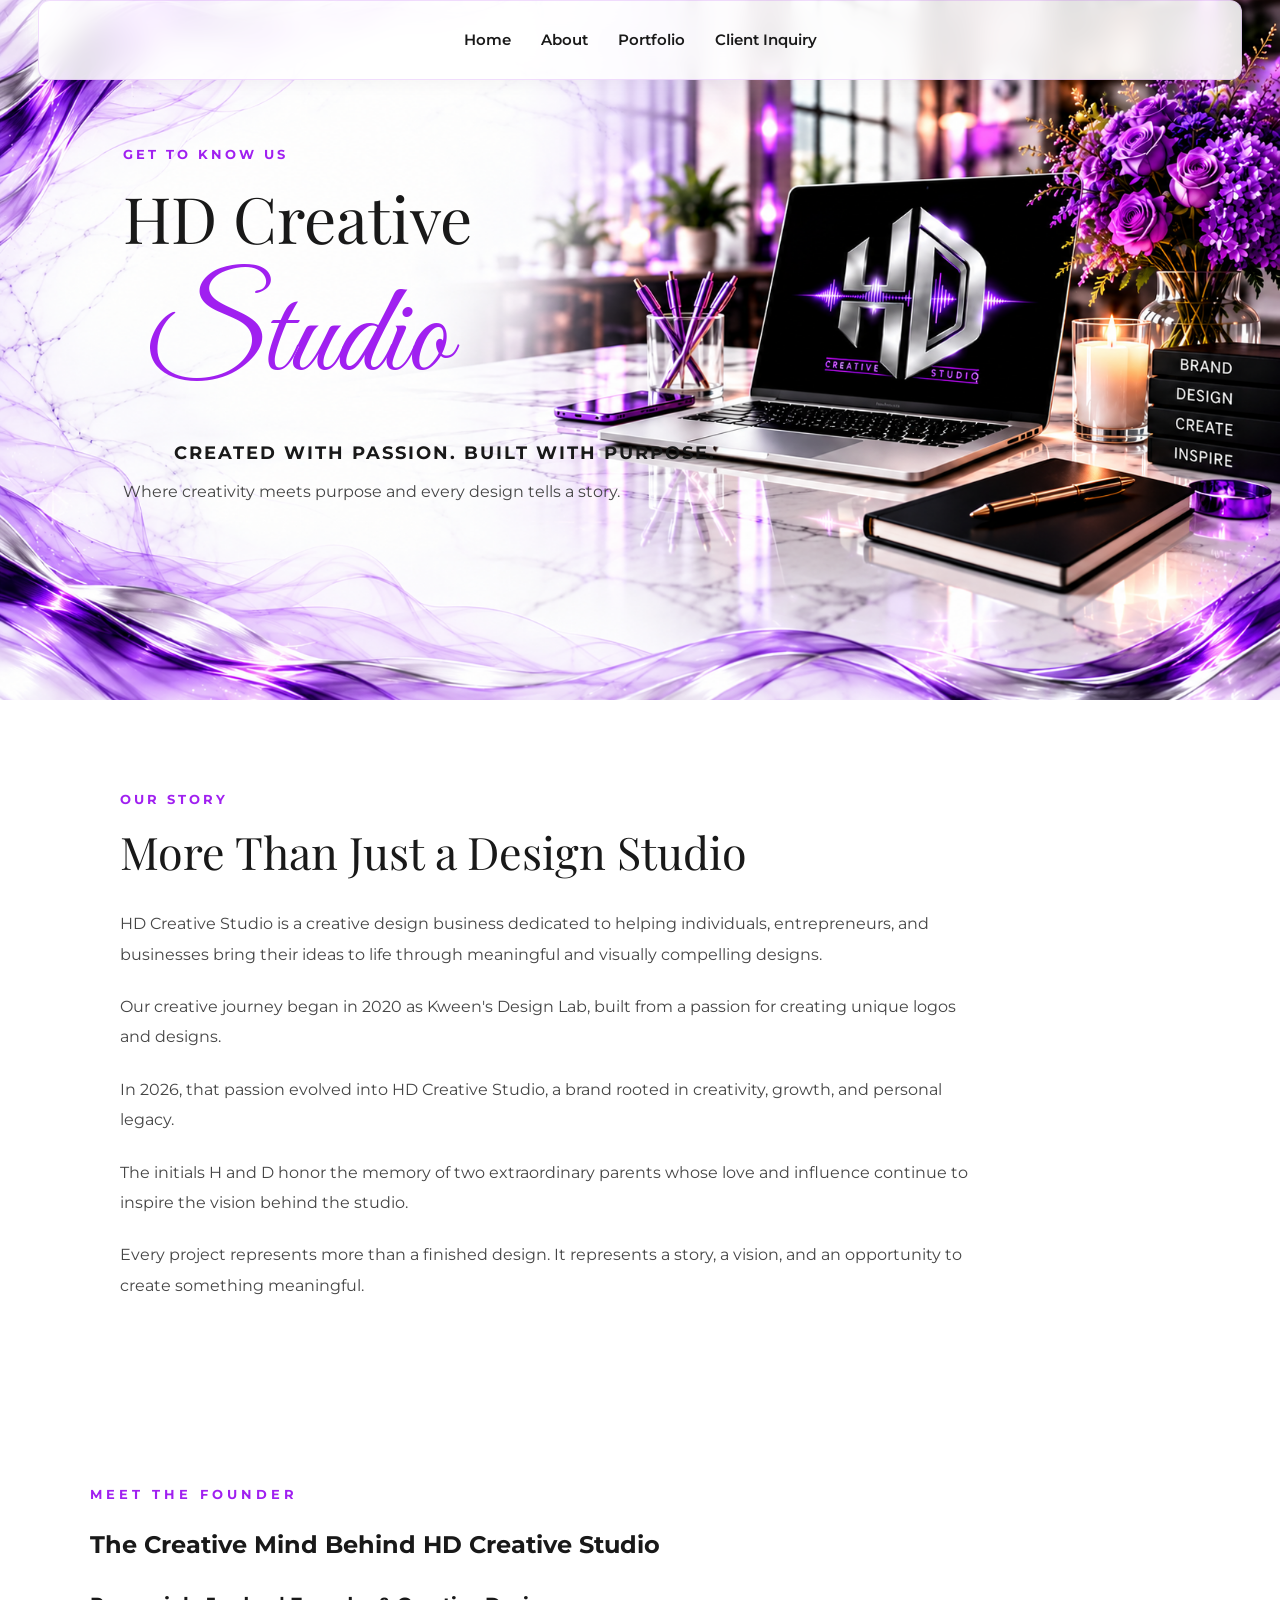
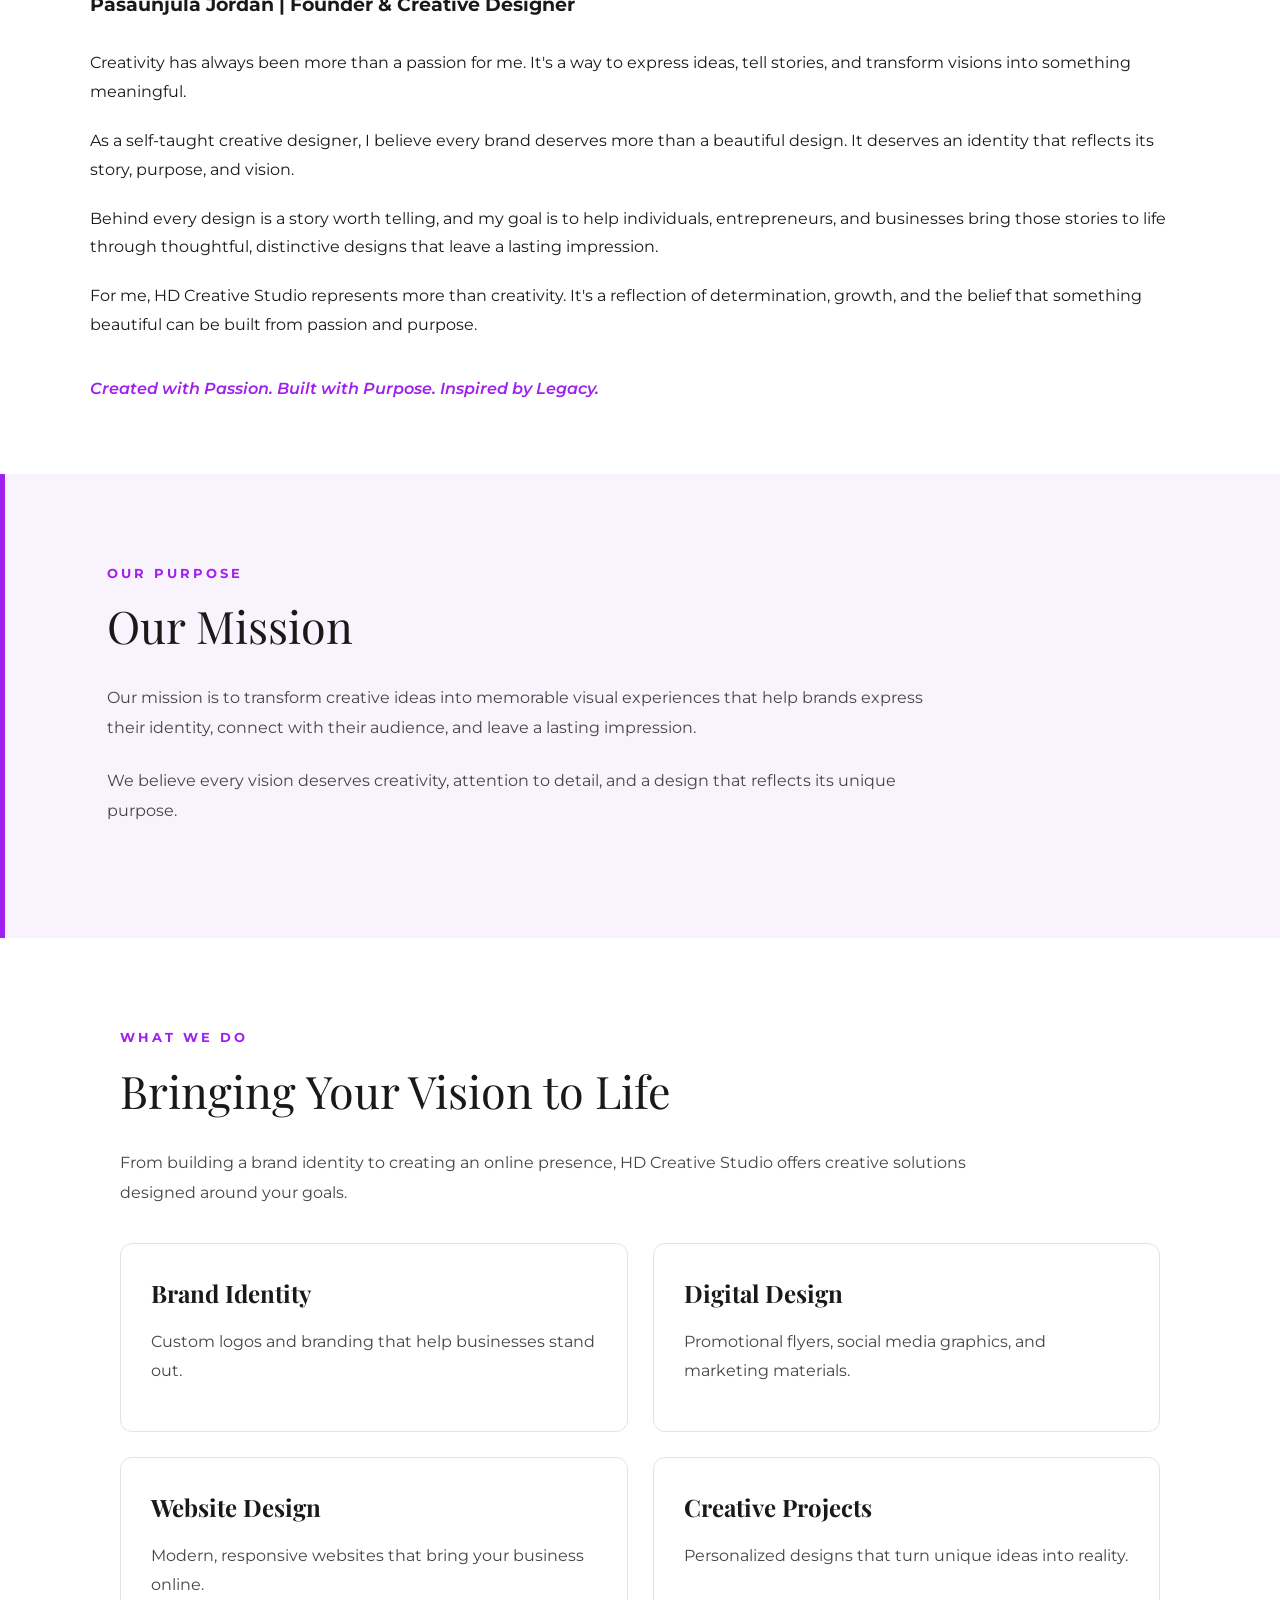
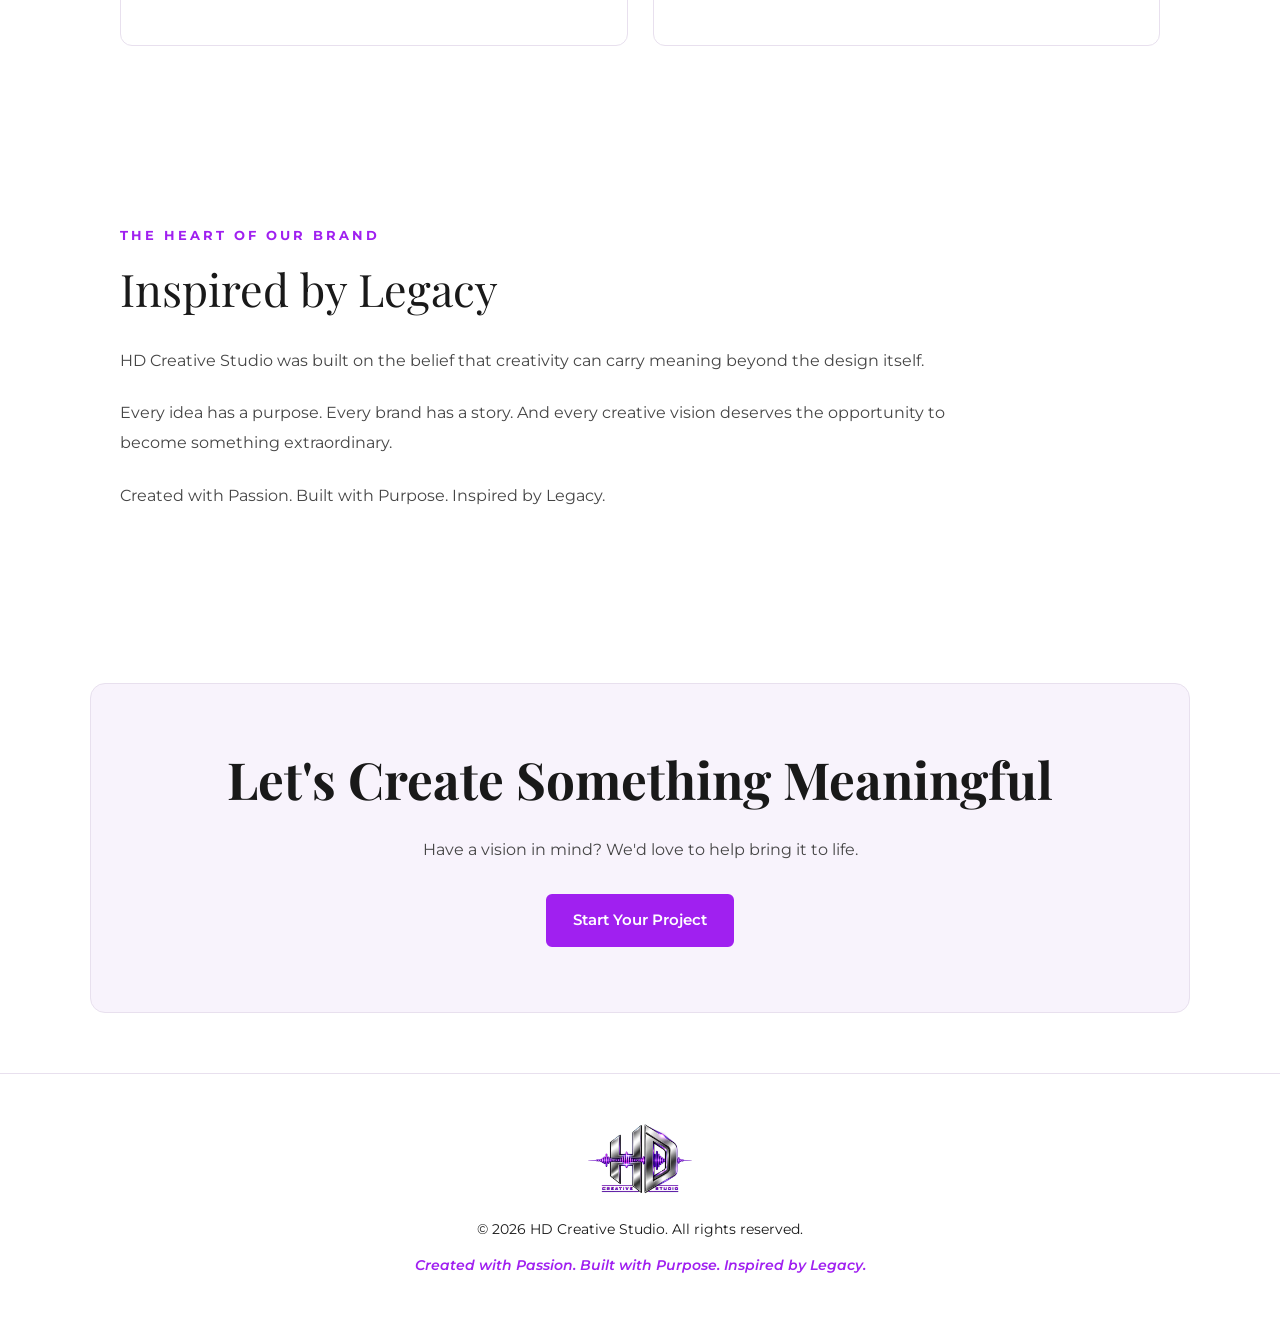
==== about.html @ 16e786d0 "Add files via upload Update Multi Page Website for HD Creative Studio" ====
<!DOCTYPE html>
<html lang="en">

<head>
    <meta charset="UTF-8">
    <meta name="viewport" content="width=device-width, initial-scale=1.0">
    <link rel="stylesheet" href="styles.css">
    <title>About Us | HD Creative Studio</title>
</head>

<body class="about-page">

    <!-- HEADER & NAVIGATION -->
    <header class="about-header">

        <!-- Navigation -->
      <nav>
        <ul>
          <li><a href="index.html">Home</a></li>
          <li><a href="about.html">About</a></li>
          <li><a href="portfolio.html">Portfolio</a></li>
          <li><a href="customer-intake.html">Client Inquiry</a></li>
        </ul>
      </nav>

        <!-- ABOUT HERO SECTION -->
        <section class="about-hero">

            <p class="section-label">GET TO KNOW US</p>

            <h1 class="about-title"><span class="about-brand">HD Creative <span class="studio-text">Studio</span></span></h1>

            <p class="hero-tagline">
                CREATED WITH PASSION. BUILT WITH PURPOSE.
            </p>

            <p class="about-hero-description">
                Where creativity meets purpose and every design
                tells a story.
            </p>

        </section>

    </header>

    <!-- MAIN CONTENT -->
    <main>

        <!-- OUR STORY -->
        <section class="about-story">

            <p class="section-label">OUR STORY</p>

            <h2>More Than Just a Design Studio</h2>

            <p>
                HD Creative Studio is a creative design business
                dedicated to helping individuals, entrepreneurs,
                and businesses bring their ideas to life through
                meaningful and visually compelling designs.
            </p>

            <p>
                Our creative journey began in 2020 as Kween's
                Design Lab, built from a passion for creating
                unique logos and designs.
            </p>

            <p>
                In 2026, that passion evolved into HD Creative
                Studio, a brand rooted in creativity, growth,
                and personal legacy.
            </p>

            <p>
                The initials H and D honor the memory of two
                extraordinary parents whose love and influence
                continue to inspire the vision behind the studio.
            </p>

            <p>
                Every project represents more than a finished
                design. It represents a story, a vision,
                and an opportunity to create something meaningful.
            </p>

        </section>

        
        <!-- MEET THE FOUNDER -->
        <section class="founder-section">
          <div class="founder-content">

            <p class="section-label">MEET THE FOUNDER</p>

            <h2>The Creative Mind Behind HD Creative Studio</h2>

            <h3>Pasaunjula Jordan | Founder & Creative Designer</h3>

            <p>
            Creativity has always been more than a passion for me. It's a way to express ideas, tell stories, and transform visions into something meaningful.
            </p>

            <p>
            As a self-taught creative designer, I believe every
            brand deserves more than a beautiful design.
            It deserves an identity that reflects its story,
            purpose, and vision.
            </p>

            <p>
             Behind every design is a story worth telling, and my goal is to help individuals, entrepreneurs, and businesses bring those stories to life through thoughtful, distinctive designs that leave a lasting impression.
            </p>

            <p>
            For me, HD Creative Studio represents more than creativity. It's a reflection of determination, growth, and the belief that something beautiful can be built from passion and purpose.
            </p>

            <p class="founder-tagline">
            Created with Passion. Built with Purpose.
            Inspired by Legacy.
            </p>

          </div>
        </section>


        <!-- OUR MISSION -->
        <section class="about-mission">

            <p class="section-label">OUR PURPOSE</p>

            <h2>Our Mission</h2>

            <p>
                Our mission is to transform creative ideas into
                memorable visual experiences that help brands
                express their identity, connect with their
                audience, and leave a lasting impression.
            </p>

            <p>
                We believe every vision deserves creativity,
                attention to detail, and a design that reflects
                its unique purpose.
            </p>

        </section>

        <!-- WHAT WE DO -->
        <section class="about-services">

            <p class="section-label">WHAT WE DO</p>

            <h2>Bringing Your Vision to Life</h2>

            <p>
                From building a brand identity to creating an
                online presence, HD Creative Studio offers
                creative solutions designed around your goals.
            </p>

            <div class="about-services-grid">

                <article class="about-service-card">
                    <h3>Brand Identity</h3>
                    <p>
                        Custom logos and branding that help
                        businesses stand out.
                    </p>
                </article>

                <article class="about-service-card">
                    <h3>Digital Design</h3>
                    <p>
                        Promotional flyers, social media graphics,
                        and marketing materials.
                    </p>
                </article>

                <article class="about-service-card">
                    <h3>Website Design</h3>
                    <p>
                        Modern, responsive websites that bring
                        your business online.
                    </p>
                </article>

                <article class="about-service-card">
                    <h3>Creative Projects</h3>
                    <p>
                        Personalized designs that turn unique
                        ideas into reality.
                    </p>
                </article>

            </div>

        </section>

        <!-- OUR PHILOSOPHY -->
        <section class="about-philosophy">

            <p class="section-label">THE HEART OF OUR BRAND</p>

            <h2>Inspired by Legacy</h2>

            <p>
                HD Creative Studio was built on the belief that
                creativity can carry meaning beyond the design
                itself.
            </p>

            <p>
                Every idea has a purpose. Every brand has a story.
                And every creative vision deserves the opportunity
                to become something extraordinary.
            </p>

            <p class="footer-tagline">
                Created with Passion. Built with Purpose.
                Inspired by Legacy.
            </p>

        </section>

        <!-- CALL TO ACTION -->
        <section class="call-to-action">

            <h2>Let's Create Something Meaningful</h2>

            <p>
                Have a vision in mind? We'd love to help
                bring it to life.
            </p>

            <a href="customer-intake.html" class="btn">
                Start Your Project
            </a>

        </section>

    </main>

    <!-- FOOTER -->
    <footer>

        <!-- STUDIO LOGO -->
        <img
            src="images/hd-creative-studio-no-background.png"
            alt="HD Creative Studio logo"
        >

        <!-- COPYRIGHT -->
        <p>&copy; 2026 HD Creative Studio. All rights reserved.</p>

        <!-- BRAND TAGLINE -->
        <p class="footer-tagline">
            Created with Passion. Built with Purpose.
            Inspired by Legacy.
        </p>

    </footer>

</body>
</html>
---- styles.css ----
@import url('https://fonts.googleapis.com/css2?family=Great+Vibes&family=Montserrat:wght@400;500;600;700&family=Playfair+Display:wght@400;600;700&display=swap');

/* =========================================
   HD CREATIVE STUDIO - COMPLETE CSS
========================================= */

:root {
  --purple: #A020F0;
  --purple-dark: #7B16C0;
  --ink: #191919;
  --gray: #454545;
  --white: #FFFFFF;
  --lavender: #F8F3FC;
  --border: #E8E0EE;
  --content-width: 1250px;
}

*, *::before, *::after {
  box-sizing: border-box;
}

html {
  scroll-behavior: smooth;
}

body {
  margin: 0;
  background: var(--white);
  color: var(--ink);
  font-family: 'Montserrat', sans-serif;
  line-height: 1.6;
  overflow-x: clip;
}

h1, h2, h3, p {
  margin-top: 0;
}

a {
  text-decoration: none;
}

img {
  max-width: 100%;
  height: auto;
}

main, section, article, form {
  min-width: 0;
}

/* =========================================
   SHARED HEADER BACKGROUND
========================================= */

body > header,
body:not(.inquiry-page):not(.about-page) > header,
.about-header,
.inquiry-header {
  position: relative;
  width: 100%;
  height: 700px;
  min-height: 700px;
  padding: 0 3%;
  background-color: #fff;
  background-image: url("images/hd-creative-desktop.png");
  background-repeat: no-repeat;
  background-position: center center;
  background-size: cover;
}

/* No extra logo */

body > header::after,
nav::after,
.inquiry-nav::after {
  content: none;
  display: none;
}

/* =========================================
   SHARED NAVIGATION
========================================= */

nav,
.inquiry-nav,
.about-page .inquiry-nav,
.inquiry-header nav,
.about-header nav {
  display: flex;
  justify-content: center;
  align-items: center;
  flex-wrap: wrap;
  width: 100%;
  max-width: var(--content-width);
  min-height: 80px;
  margin: 0 auto;
  padding: 18px 25px;
  background: rgba(255,255,255,.88);
  backdrop-filter: blur(12px);
  border: 1px solid rgba(160,32,240,.15);
  border-radius: 12px;
  box-shadow: 0 4px 18px rgba(0,0,0,.04);
}

nav ul,
.inquiry-nav ul,
.about-page .inquiry-nav ul {
  display: flex;
  justify-content: center;
  align-items: center;
  flex-wrap: wrap;
  gap: 15px 30px;
  width: auto;
  margin: 0;
  padding: 0;
  list-style: none;
}

nav a,
.inquiry-nav a {
  color: var(--ink);
  font-family: 'Montserrat', sans-serif;
  font-size: .95rem;
  font-weight: 600;
  transition: color .25s ease;
}

nav a:hover,
nav a:focus-visible,
.inquiry-nav a:hover,
.inquiry-nav a:focus-visible {
  color: var(--purple);
}

.inquiry-nav a.active {
  color: var(--purple);
  border-bottom: 2px solid var(--purple);
  padding-bottom: 4px;
}

.inquiry-nav .nav-cta {
  display: inline-block;
  padding: 10px 18px;
  color: #fff;
  background: var(--purple);
  border-radius: 6px;
}

.inquiry-nav .nav-cta:hover {
  color: #fff;
  background: var(--purple-dark);
}

.nav-logo,
.header-logo {
  display: none;
}

/* =========================================
   HOMEPAGE HERO
========================================= */

.hero-label {
  color: var(--purple);
  font-size: .9rem;
  font-weight: 700;
  letter-spacing: 4px;
  margin: 85px 0 10px 7%;
}

.welcome-title {
  max-width: 650px;
  margin: 0 0 12px 7%;
  font-family: 'Playfair Display', serif;
  font-size: clamp(2.5rem,5vw,5rem);
  font-weight: 700;
  line-height: 1.15;
}

.studio-text {
  display: block;
  margin-top: 10px;
  color: var(--purple);
  font-family: 'Great Vibes', cursive;
  font-size: 1.8em;
  font-weight: 400;
  line-height: 1.15;
  text-align: center;
  text-shadow: 0 0 8px rgba(255,255,255,.9);
}

.hero-tagline {
  margin: 20px 0 10px 7%;
  font-size: 1.1rem;
  font-weight: 700;
  letter-spacing: 2px;
}

.hero-description {
  max-width: 480px;
  margin: 0 0 15px 7%;
  color: var(--gray);
  font-size: 1rem;
  line-height: 1.7;
}

/* Home buttons moved up */

.hero-buttons {
  display: flex;
  align-items: center;
  flex-wrap: wrap;
  gap: 15px;
  margin: 15px 0 0 7%;
  padding: 0;
}

.btn {
  display: inline-block;
  padding: 12px 25px;
  color: #fff;
  background: var(--purple);
  border: 2px solid var(--purple);
  border-radius: 6px;
  font-family: 'Montserrat', sans-serif;
  font-size: .95rem;
  font-weight: 600;
  text-align: center;
  cursor: pointer;
  transition: background .25s, color .25s;
}

.btn:hover,
.btn:focus-visible {
  background: #fff;
  color: var(--purple);
}

.hero-buttons .btn:last-child {
  color: var(--purple);
  background: transparent;
}

.hero-buttons .btn:last-child:hover {
  color: #fff;
  background: var(--purple);
}

/* =========================================
   SHARED SECTION TITLES
========================================= */

.section-label {
  margin-bottom: 15px;
  color: var(--purple);
  font-size: .8rem;
  font-weight: 700;
  letter-spacing: 3px;
  text-transform: uppercase;
}

.featured-services h2,
.featured-projects h2,
.call-to-action h2,
.portfolio-section h2 {
  font-family: 'Playfair Display', serif;
  font-size: clamp(2rem,4vw,3.5rem);
  line-height: 1.2;
  margin-bottom: 25px;
}

/* =========================================
   HOMEPAGE SERVICES
========================================= */

.featured-services {
  padding: 90px 7%;
  background: var(--lavender);
  text-align: center;
}

.featured-services > p:not(.section-label) {
  max-width: 750px;
  margin: 0 auto 40px;
  color: var(--gray);
  line-height: 1.8;
}

.services-grid {
  display: grid;
  grid-template-columns: repeat(3,minmax(0,1fr));
  gap: 25px;
  max-width: 1200px;
  margin: 0 auto;
}

.service-card {
  min-width: 0;
  padding: 35px 25px;
  background: #fff;
  border: 1px solid var(--border);
  border-radius: 12px;
}

.service-card h3 {
  font-family: 'Playfair Display', serif;
  font-size: 1.5rem;
  margin-bottom: 15px;
}

.service-card p {
  color: var(--gray);
  line-height: 1.8;
  margin-bottom: 0;
}

/* =========================================
   PROJECTS AND PORTFOLIO
========================================= */

.featured-projects,
.portfolio-section {
  padding: 90px 7%;
  background: #fff;
  text-align: center;
}

.featured-projects > p:not(.section-label) {
  max-width: 750px;
  margin: 0 auto 40px;
  color: var(--gray);
}

.projects-grid,
.portfolio-grid {
  display: grid;
  grid-template-columns: repeat(3,minmax(0,1fr));
  gap: 25px;
  max-width: 1200px;
  margin: 0 auto;
}

.project-card,
.portfolio-card {
  min-width: 0;
  padding: 25px;
  background: var(--lavender);
  border: 1px solid var(--border);
  border-radius: 12px;
}

.project-card img,
.portfolio-card img {
  display: block;
  width: 100%;
  height: auto;
  margin-bottom: 20px;
  border-radius: 8px;
}

.project-card h3,
.portfolio-card h3 {
  font-family: 'Playfair Display', serif;
  font-size: 1.5rem;
  margin-bottom: 15px;
}

.project-card p,
.portfolio-card p {
  color: var(--gray);
  line-height: 1.8;
}

/* =========================================
   CALL TO ACTION
========================================= */

.call-to-action {
  max-width: 1100px;
  margin: 60px auto;
  padding: 65px 35px;
  background: var(--lavender);
  border: 1px solid var(--border);
  border-radius: 15px;
  text-align: center;
}

.call-to-action p {
  max-width: 700px;
  margin: 0 auto 30px;
  color: var(--gray);
  line-height: 1.8;
}

.call-to-action .btn {
  margin-top: 0;
}

/* =========================================
   ABOUT PAGE
========================================= */

.about-page {
  background: #fff;
}

.about-title {
  width: fit-content;
}

.about-title .studio-text {
  display: block;
  margin-top: 10px;
  color: var(--purple);
  font-family: 'Great Vibes', cursive;
  font-size: 2em;
  font-weight: 400;
  text-align: center;
}

.about-hero {
  max-width: 900px;
  padding: 65px 7%;
}

.about-hero h1 {
  font-family: 'Playfair Display', serif;
  font-size: clamp(2.8rem,5vw,4.8rem);
  font-weight: 400;
  line-height: 1.2;
  margin: 15px 0 25px;
}

.about-hero-description {
  max-width: 650px;
  color: var(--gray);
  line-height: 1.8;
}

.about-story,
.about-services,
.about-philosophy {
  max-width: 1100px;
  margin: 0 auto;
  padding: 90px 30px;
}

.about-story h2,
.about-mission h2,
.about-services h2,
.about-philosophy h2 {
  font-family: 'Playfair Display', serif;
  font-size: clamp(2rem,3.5vw,3.5rem);
  font-weight: 400;
  line-height: 1.2;
  margin: 15px 0 30px;
}

.about-story p:not(.section-label),
.about-mission p:not(.section-label),
.about-services > p:not(.section-label),
.about-philosophy p:not(.section-label) {
  max-width: 850px;
  color: var(--gray);
  line-height: 1.9;
  margin-bottom: 22px;
}

.about-mission {
  padding: 90px 8%;
  background: var(--lavender);
  border-left: 5px solid var(--purple);
}

.about-services-grid {
  display: grid;
  grid-template-columns: repeat(2,minmax(0,1fr));
  gap: 25px;
  margin-top: 35px;
}

.about-service-card {
  min-width: 0;
  padding: 30px;
  background: #fff;
  border: 1px solid var(--border);
  border-radius: 12px;
}

.about-service-card h3 {
  font-family: 'Playfair Display', serif;
  font-size: 1.5rem;
  margin-bottom: 15px;
}

.about-service-card p {
  color: var(--gray);
  line-height: 1.8;
}

/* =========================================
   CLIENT INQUIRY HERO
========================================= */

.inquiry-page {
  background: #fff;
}

.inquiry-page > main {
  position: relative;
}

.inquiry-page .inquiry-intro {
  position: absolute;
  top: -495px;
  left: 7%;
  z-index: 1;
  width: min(570px,86%);
  max-width: 570px;
  margin: 0;
  padding: 0;
}

.inquiry-intro h1 {
  font-family: 'Playfair Display', serif;
  font-size: clamp(3.2rem,6vw,6rem);
  font-weight: 400;
  line-height: 1;
  margin: 15px 0;
}

.inquiry-script {
  font-family: 'Great Vibes', cursive;
  font-size: clamp(2.2rem,4vw,4rem);
  line-height: 1.2;
  color: var(--purple);
  margin-bottom: 20px;
}

.inquiry-layout {
  display: grid;
  grid-template-columns: minmax(0,.85fr) minmax(0,1.15fr);
  align-items: start;
  gap: 55px;
  width: 100%;
  max-width: var(--content-width);
  margin: 0 auto 80px;
  padding: 65px 30px 70px;
}

.inquiry-details,
.inquiry-form-section {
  min-width: 0;
}

.inquiry-details-heading {
  font-family: 'Playfair Display', serif;
  font-size: clamp(1.8rem,3vw,2.8rem);
  font-weight: 400;
  line-height: 1.3;
  margin-bottom: 20px;
}

.inquiry-description {
  color: var(--gray);
  font-size: 1rem;
  line-height: 1.8;
  margin-bottom: 35px;
}

.inquiry-benefits {
  display: grid;
  gap: 25px;
}

.benefit {
  display: flex;
  align-items: flex-start;
  gap: 18px;
}

.benefit-icon {
  display: flex;
  justify-content: center;
  align-items: center;
  flex: 0 0 48px;
  width: 48px;
  height: 48px;
  border-radius: 50%;
  background: var(--lavender);
  color: var(--purple);
  font-size: 1.4rem;
}

.benefit h2 {
  font-size: 1.1rem;
  font-weight: 700;
  margin-bottom: 7px;
}

.benefit p {
  color: var(--gray);
  font-size: .95rem;
  line-height: 1.7;
  margin: 0;
}

/* =========================================
   CLIENT INQUIRY FORM
========================================= */

.inquiry-form {
  width: 100%;
  padding: 35px;
  background: #fff;
  border: 1px solid var(--border);
  border-radius: 15px;
  box-shadow: 0 8px 30px rgba(0,0,0,.05);
}

.inquiry-form > label {
  display: block;
  margin-bottom: 8px;
  font-size: .95rem;
  font-weight: 600;
}

.required {
  color: var(--purple);
}

.inquiry-form input:not([type="checkbox"]),
.inquiry-form textarea,
.inquiry-form select {
  display: block;
  width: 100%;
  max-width: 100%;
  padding: 13px 15px;
  margin-bottom: 22px;
  background: #fff;
  border: 1px solid #ccc;
  border-radius: 7px;
  color: var(--ink);
  font: inherit;
}

.inquiry-form input:focus,
.inquiry-form textarea:focus,
.inquiry-form select:focus {
  outline: 2px solid var(--purple);
  outline-offset: 1px;
  border-color: var(--purple);
}

.inquiry-form textarea {
  min-height: 130px;
  resize: vertical;
}

.inquiry-form fieldset {
  min-width: 0;
  padding: 20px;
  margin: 0 0 25px;
  border: 1px solid var(--border);
  border-radius: 10px;
}

.inquiry-form legend {
  padding: 0 8px;
  font-weight: 700;
}

.inquiry-form fieldset p {
  color: var(--gray);
  font-size: .9rem;
}

.checkbox-label {
  display: flex;
  align-items: flex-start;
  gap: 10px;
  margin-bottom: 13px;
  cursor: pointer;
}

.checkbox-label input {
  flex-shrink: 0;
  width: auto;
  margin: 5px 0 0;
  accent-color: var(--purple);
}

.inquiry-submit,
.inquiry-form button[type="submit"] {
  display: block;
  width: 100%;
  padding: 15px 25px;
  background: var(--purple);
  color: #fff;
  border: 2px solid var(--purple);
  border-radius: 7px;
  font-family: inherit;
  font-size: 1rem;
  font-weight: 700;
  cursor: pointer;
  transition: background .25s;
}

.inquiry-submit:hover,
.inquiry-form button[type="submit"]:hover {
  background: var(--purple-dark);
  border-color: var(--purple-dark);
}

/* =========================================
   WHITE FOOTER - ALL PAGES
========================================= */

footer,
.inquiry-footer,
.about-page footer,
.inquiry-page footer {
  display: block;
  width: 100%;
  margin: 0;
  padding: 50px 20px;
  background-color: #fff;
  background-image: none;
  color: var(--ink);
  border-top: 1px solid var(--border);
  text-align: center;
}

footer img,
.inquiry-footer img {
  display: block;
  width: 110px;
  max-width: 100%;
  height: auto;
  margin: 0 auto 20px;
}

footer p,
.inquiry-footer p,
.about-page footer p,
.inquiry-page footer p {
  color: var(--ink);
  font-family: 'Montserrat', sans-serif;
  font-size: .9rem;
  line-height: 1.8;
  margin: 0 0 10px;
}

footer a,
.inquiry-footer a {
  color: var(--ink);
}

footer a:hover,
footer a:focus-visible {
  color: var(--purple);
}

footer .footer-tagline,
.inquiry-footer .footer-tagline {
  color: var(--purple);
  font-style: italic;
  font-weight: 600;
}

/* =========================================
   TABLET - 601px TO 900px
========================================= */

@media (min-width: 601px) and (max-width: 900px) {

  body > header,
  .about-header,
  .inquiry-header {
    height: 600px;
    min-height: 600px;
    background-image: url("images/hd-creative-desktop.png");
    background-position: center center;
    background-size: cover;
  }

  nav,
  .inquiry-nav {
    min-height: 70px;
    padding: 15px 20px;
  }

  nav ul,
  .inquiry-nav ul {
    gap: 12px 22px;
  }

  .hero-label {
    margin-top: 70px;
  }

  .welcome-title {
    font-size: clamp(2.5rem,5vw,4rem);
  }

  .studio-text {
    font-size: 1.6em;
  }

  .hero-tagline {
    margin-top: 12px;
  }

  .hero-buttons {
    margin-top: 12px;
  }

  .services-grid,
  .projects-grid,
  .portfolio-grid {
    grid-template-columns: repeat(2,minmax(0,1fr));
  }

  .about-services-grid {
    grid-template-columns: 1fr;
  }

  .inquiry-page .inquiry-intro {
    top: -420px;
    left: 6%;
    width: 52%;
  }

  .inquiry-intro h1 {
    font-size: clamp(3rem,6vw,4.5rem);
  }

  .inquiry-script {
    font-size: clamp(2rem,4vw,3rem);
  }

  .inquiry-layout {
    grid-template-columns: 1fr;
    gap: 35px;
    padding: 45px 25px 60px;
  }
}

/* =========================================
   MOBILE - UP TO 600px
========================================= */

@media (max-width: 600px) {

  body {
    background: #fff;
    overflow-x: clip;
  }

  body > header,
  .about-header,
  .inquiry-header {
    height: 550px;
    min-height: 550px;
    padding: 0 3%;
    background-image: url("images/hd-creative-mobile.png");
    background-repeat: no-repeat;
    background-position: center top;
    background-size: cover;
  }

  nav,
  .inquiry-nav,
  .about-page .inquiry-nav,
  .inquiry-header nav {
    width: 100%;
    min-height: 65px;
    padding: 12px 10px;
    border-radius: 8px;
  }

  nav ul,
  .inquiry-nav ul {
    justify-content: center;
    gap: 10px 14px;
  }

  nav a,
  .inquiry-nav a {
    font-size: .8rem;
  }

  .hero-label {
    margin: 40px 6% 10px;
    font-size: .75rem;
    letter-spacing: 2px;
  }

  .welcome-title {
    max-width: 90%;
    margin: 0 6% 12px;
    font-size: clamp(2.1rem,9vw,3.5rem);
    line-height: 1.12;
  }

  .studio-text {
    font-size: 1.45em;
    margin-top: 8px;
  }

  .hero-tagline {
    margin: 12px 6% 8px;
    font-size: .85rem;
    letter-spacing: 1px;
  }

  .hero-description {
    max-width: 85%;
    margin: 0 6% 12px;
    font-size: .85rem;
    line-height: 1.55;
  }

  .hero-buttons {
    margin: 12px 6% 0;
    gap: 10px;
  }

  .btn {
    padding: 10px 15px;
    font-size: .82rem;
  }

  .featured-services,
  .featured-projects,
  .portfolio-section {
    padding: 55px 20px;
  }

  .services-grid,
  .projects-grid,
  .portfolio-grid,
  .about-services-grid {
    grid-template-columns: minmax(0,1fr);
  }

  .service-card,
  .project-card,
  .portfolio-card,
  .about-service-card {
    padding: 25px 20px;
  }

  .call-to-action {
    margin: 30px 15px;
    padding: 40px 20px;
  }

  .about-hero {
    padding: 45px 6%;
  }

  .about-hero h1 {
    font-size: clamp(2.3rem,9vw,3.5rem);
  }

  .about-title .studio-text {
    font-size: 1.5em;
  }

  .about-story,
  .about-services,
  .about-philosophy,
  .about-mission {
    padding: 60px 6%;
  }

  .inquiry-page .inquiry-intro {
    top: -410px;
    left: 6%;
    width: 88%;
    max-width: 88%;
  }

  .inquiry-intro h1 {
    font-size: clamp(2.6rem,11vw,3.5rem);
    line-height: 1.05;
  }

  .inquiry-script {
    font-size: clamp(1.8rem,7vw,2.7rem);
    line-height: 1.2;
  }

  .inquiry-layout {
    grid-template-columns: 1fr;
    gap: 30px;
    margin: 0 auto 30px;
    padding: 35px 18px 50px;
  }

  .inquiry-form {
    padding: 22px 18px;
  }

  .inquiry-form fieldset {
    padding: 15px;
  }

  .inquiry-benefits {
    gap: 25px;
  }

  /* White footer on mobile */

  footer,
  .inquiry-footer,
  .about-page footer,
  .inquiry-page footer {
    padding: 35px 18px;
    background-color: #fff;
    color: var(--ink);
  }

  footer img,
  .inquiry-footer img {
    width: 100px;
  }

  footer p,
  .inquiry-footer p,
  .about-page footer p,
  .inquiry-page footer p {
    color: var(--ink);
    font-size: .8rem;
  }
}

/* =========================================
   SMALL MOBILE - UP TO 380px
========================================= */

@media (max-width: 380px) {

  nav a,
  .inquiry-nav a {
    font-size: .73rem;
  }

  nav ul,
  .inquiry-nav ul {
    gap: 8px 10px;
  }

  .welcome-title {
    font-size: 2rem;
  }

  .studio-text {
    font-size: 1.35em;
  }

  .hero-description {
    font-size: .8rem;
  }

  .hero-buttons {
    gap: 8px;
  }

  .btn {
    padding: 9px 12px;
    font-size: .78rem;
  }

  .inquiry-intro h1 {
    font-size: 2.5rem;
  }

  .inquiry-script {
    font-size: 1.8rem;
  }
}


.inquiry-script {
  font-size: clamp(2rem, 3.5vw, 3.5rem);
  line-height: 1.4;
  margin-top: 25px;
  margin-bottom: 20px;
}


.inquiry-layout {
  padding-top: 110px;
}

@media (max-width: 600px) {
  .inquiry-layout {
    padding-top: 65px;
  }
}


.inquiry-details {
  align-self: center;
  transform: translateY(-30px);
}

  
/* CLIENT INQUIRY - FINAL SPACING ADJUSTMENTS */

@media (min-width: 901px) {
  .inquiry-details {
    align-self: center;
    transform: translateY(-65px);
  }

  .inquiry-layout {
    margin-bottom: 0;
    padding-bottom: 30px;
  }
}


/* =====================================
   ABOUT PAGE - FINAL DESIGN POLISH
   ===================================== */

/* Reduce excessive spacing on About page */
.about-section,
.story-section,
.mission-section,
.legacy-section {
  min-height: auto;
  padding-top: 65px;
  padding-bottom: 65px;
}

/* Subtle interactive service cards */
.service-card {
  transition: transform 0.25s ease,
              box-shadow 0.25s ease,
              border-color 0.25s ease;
}

.service-card:hover {
  transform: translateY(-4px);
  box-shadow: 0 10px 25px rgba(157, 30, 240, 0.10);
  border-color: #a020f0;
}

/* Consistent white footer and purple tagline */
footer {
  background: #ffffff;
  color: #222222;
}

footer p {
  color: #222222;
}

footer p:last-child {
  color: #a020f0;
  font-style: italic;
  font-weight: 600;
}

/* Mobile adjustments */
@media (max-width: 768px) {
  .about-section,
  .story-section,
  .mission-section,
  .legacy-section {
    padding-top: 40px;
    padding-bottom: 40px;
  }

  .service-card {
    transform: none;
  }
}


/* MEET THE FOUNDER SECTION */

.founder-section {
  padding: 70px 25px;
  background-color: #ffffff;
}

.founder-content {
  max-width: 1100px;
  margin: 0 auto;
}

.founder-content .section-label {
  color: #a020f0;
  letter-spacing: 4px;
  font-weight: 700;
}

.founder-content h2 {
  margin-bottom: 25px;
}

.founder-content h3 {
  margin-bottom: 30px;
}

.founder-content p {
  line-height: 1.8;
  margin-bottom: 20px;
}

.founder-content .founder-tagline {
  color: #a020f0;
  font-style: italic;
  font-weight: 600;
  margin-top: 35px;
  margin-bottom: 0;
}

/* MOBILE */
@media (max-width: 768px) {
  .founder-section {
    padding: 45px 20px;
  }

  .founder-content h2 {
    font-size: 28px;
  }

  .founder-content h3 {
    font-size: 19px;
  }
}


/* ==========================================
   HD CREATIVE STUDIO - PORTFOLIO PAGE
   ========================================== */

/* PORTFOLIO INTRODUCTION */

.portfolio-page .portfolio-intro {
  max-width: 1100px;
  margin: 0 auto;
  padding: 75px 25px 50px;
  text-align: center;
}

.portfolio-page .portfolio-intro .section-label {
  color: #a020f0;
  font-weight: 700;
  letter-spacing: 4px;
  text-transform: uppercase;
  margin-bottom: 15px;
}

.portfolio-page .portfolio-intro h1 {
  font-size: clamp(32px, 4vw, 48px);
  color: #191919;
  margin-bottom: 25px;
}

.portfolio-page .portfolio-intro h1 span {
  color: #a020f0;
}

.portfolio-page .portfolio-intro > p:last-child {
  max-width: 750px;
  margin: 0 auto;
  color: #454545;
  font-size: 17px;
  line-height: 1.8;
}

/* PORTFOLIO GALLERY */

.portfolio-page .portfolio-gallery {
  padding: 20px 25px 90px;
  background-color: #ffffff;
}

.portfolio-page .portfolio-grid {
  display: grid;
  grid-template-columns: repeat(3, minmax(0, 1fr));
  gap: 30px;
  max-width: 1200px;
  margin: 0 auto;
}

/* PROJECT CARDS */

.portfolio-page .portfolio-card {
  min-width: 0;
  background-color: #ffffff;
  border: 1px solid #e8e0ee;
  border-radius: 16px;
  overflow: hidden;
  box-shadow: 0 5px 20px rgba(0, 0, 0, 0.05);
  transition: transform 0.3s ease,
              box-shadow 0.3s ease;
}

.portfolio-page .portfolio-card:hover {
  transform: translateY(-6px);
  box-shadow: 0 12px 30px rgba(160, 32, 240, 0.12);
}

/* PROJECT IMAGES */

.portfolio-page .portfolio-card img {
  display: block;
  width: 100%;
  height: 260px;
  object-fit: contain;
  background-color: #f8f3fc;
  padding: 12px;
  box-sizing: border-box;
}

/* PROJECT INFORMATION */

.portfolio-page .portfolio-card-content {
  padding: 25px;
}

.portfolio-page .portfolio-card-content h2 {
  color: #191919;
  font-size: 21px;
  line-height: 1.4;
  margin: 0 0 10px;
}

.portfolio-page .project-type {
  color: #a020f0;
  font-size: 13px;
  font-weight: 700;
  letter-spacing: 1px;
  text-transform: uppercase;
  margin-bottom: 15px;
}

.portfolio-page .portfolio-card-content p:not(.project-type) {
  color: #454545;
  font-size: 15px;
  line-height: 1.7;
  margin-bottom: 15px;
}

/* WEBSITE LINKS */

.portfolio-page .portfolio-link {
  display: inline-block;
  margin-top: 10px;
  padding: 11px 20px;
  background-color: #a020f0;
  color: #ffffff;
  text-decoration: none;
  font-size: 14px;
  font-weight: 600;
  border-radius: 8px;
  transition: background-color 0.3s ease;
}

.portfolio-page .portfolio-link:hover,
.portfolio-page .portfolio-link:focus-visible {
  background-color: #7b16c0;
  color: #ffffff;
}

/* CALL TO ACTION */

.portfolio-page .portfolio-cta {
  max-width: 1100px;
  margin: 0 auto 80px;
  padding: 65px 30px;
  text-align: center;
  background-color: #f8f3fc;
  border-radius: 20px;
}

.portfolio-page .portfolio-cta h2 {
  font-size: clamp(26px, 3vw, 36px);
  color: #191919;
  margin-bottom: 20px;
}

.portfolio-page .portfolio-cta p {
  max-width: 650px;
  margin: 0 auto 30px;
  color: #454545;
  line-height: 1.8;
}

.portfolio-page .portfolio-button {
  display: inline-block;
  padding: 15px 30px;
  background-color: #a020f0;
  color: #ffffff;
  text-decoration: none;
  font-weight: 700;
  border-radius: 10px;
  transition: background-color 0.3s ease,
              transform 0.3s ease;
}

.portfolio-page .portfolio-button:hover,
.portfolio-page .portfolio-button:focus-visible {
  background-color: #7b16c0;
  color: #ffffff;
  transform: translateY(-3px);
}

/* TABLET */

@media (max-width: 900px) {
  .portfolio-page .portfolio-grid {
    grid-template-columns: repeat(2, minmax(0, 1fr));
    gap: 22px;
  }

  .portfolio-page .portfolio-cta {
    margin-left: 20px;
    margin-right: 20px;
  }
}

/* MOBILE */

@media (max-width: 600px) {
  .portfolio-page .portfolio-intro {
    padding: 50px 20px 35px;
  }

  .portfolio-page .portfolio-gallery {
    padding: 15px 20px 60px;
  }

  .portfolio-page .portfolio-grid {
    grid-template-columns: 1fr;
    gap: 25px;
  }

  .portfolio-page .portfolio-card img {
    height: 300px;
  }

  .portfolio-page .portfolio-card-content {
    padding: 22px;
  }

  .portfolio-page .portfolio-cta {
    margin: 0 20px 55px;
    padding: 45px 22px;
  }
}

/* ACCESSIBLE REDUCED MOTION */

@media (prefers-reduced-motion: reduce) {
  .portfolio-page .portfolio-card,
  .portfolio-page .portfolio-link,
  .portfolio-page .portfolio-button {
    transition: none;
  }
}


/* PORTFOLIO HEADER TEXT */

.portfolio-page .site-header {
  position: relative;
}

.portfolio-page .portfolio-hero-content {
  position: absolute;
  top: 42%;
  left: 8%;
  width: 40%;
  max-width: 550px;
  z-index: 2;
}

.portfolio-page .portfolio-hero-label {
  color: #a020f0;
  font-size: 15px;
  font-weight: 700;
  letter-spacing: 4px;
  margin-bottom: 15px;
}

.portfolio-page .portfolio-hero-content h1 {
  color: #191919;
  font-size: clamp(30px, 3.5vw, 52px);
  line-height: 1.2;
  margin-bottom: 20px;
}

.portfolio-page .portfolio-hero-content h1 span {
  display: block;
  color: #a020f0;
}

.portfolio-page .portfolio-hero-description {
  color: #454545;
  font-size: 17px;
  line-height: 1.7;
}

/* MOBILE HEADER TEXT */

@media (max-width: 768px) {
  .portfolio-page .portfolio-hero-content {
    top: 35%;
    left: 5%;
    width: 55%;
  }

  .portfolio-page .portfolio-hero-label {
    font-size: 11px;
    letter-spacing: 2px;
  }

  .portfolio-page .portfolio-hero-content h1 {
    font-size: clamp(20px, 5vw, 32px);
  }

  .portfolio-page .portfolio-hero-description {
    font-size: 13px;
  }
}


/* MATCH HOME AND ABOUT PAGE STUDIO TEXT */

.welcome-title .studio-text {
  display: block;
  width: 100%;
  font-family: "Great Vibes", cursive;
  font-size: 1.2em;
  font-weight: 400;
  line-height: 1;
  text-align: center;
  margin: 0;
  padding: 0;
}


/* HOME PAGE - STUDIO POSITION ONLY */

body:not(.about-page) .welcome-title .studio-text {
  position: relative;
  left: -110px;
  margin-top: 15px;
}


/* ABOUT PAGE - MATCH HOME STUDIO SIZE */

.about-page .welcome-title .studio-text {
  font-size: 0.75em !important;
  line-height: 1;
  margin-top: 15px;
}


/* =====================================
   PORTFOLIO - FINAL POLISH
   ===================================== */

/* Make project images interactive */
.portfolio-page .portfolio-image-link {
  display: block;
  overflow: hidden;
  cursor: zoom-in;
}

.portfolio-page .portfolio-image-link img {
  transition: transform 0.3s ease;
}

.portfolio-page .portfolio-image-link:hover img {
  transform: scale(1.15);
}

.portfolio-page .portfolio-image-link:focus-visible {
  outline: 3px solid #a020f0;
  outline-offset: -3px;
}

/* Center the final card on desktop */
@media (min-width: 901px) {
  .portfolio-page .portfolio-card:last-child:nth-child(3n + 1) {
    grid-column: 2;
  }
}

/* Keep hover effects comfortable on mobile */
@media (hover: none) {
  .portfolio-page .portfolio-card:hover,
  .portfolio-page .portfolio-image-link:hover img {
    transform: none;
  }
}

/* Respect reduced-motion preferences */
@media (prefers-reduced-motion: reduce) {
  .portfolio-page .portfolio-image-link img {
    transition: none;
  }
}
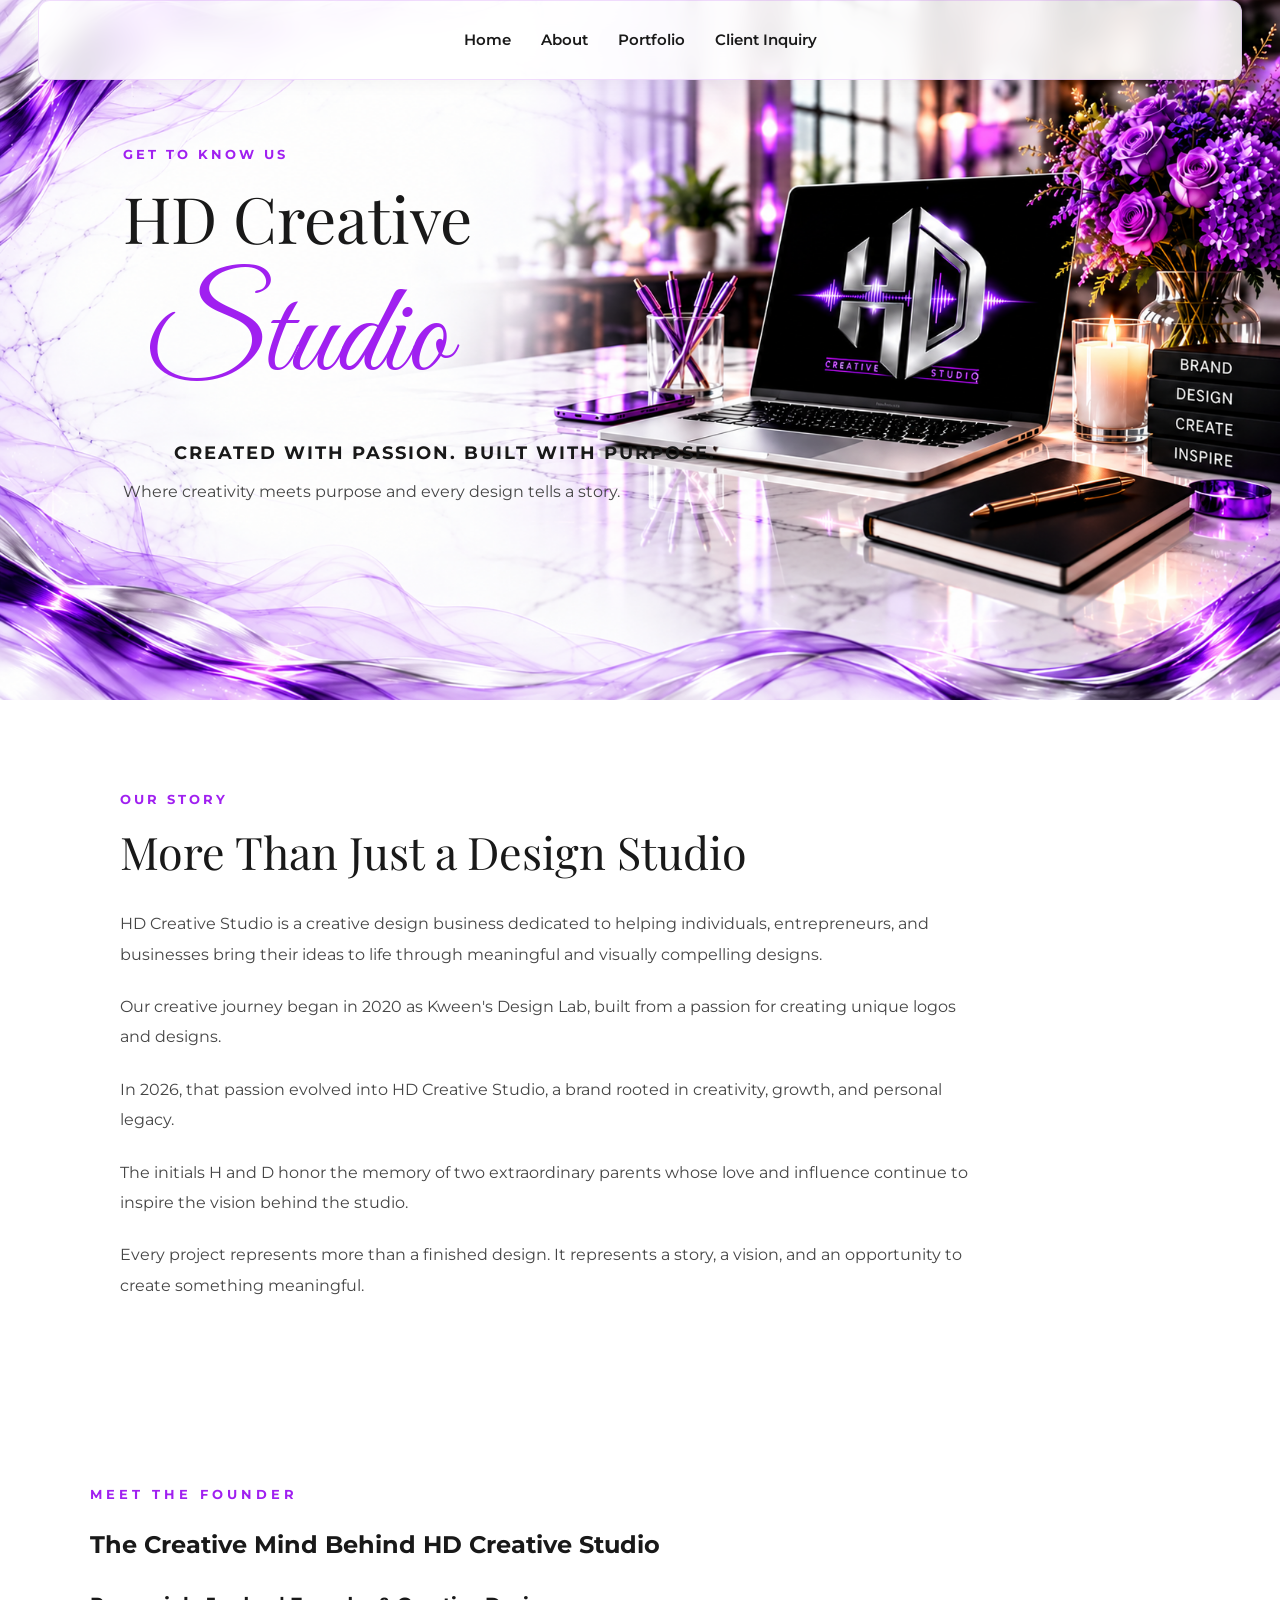
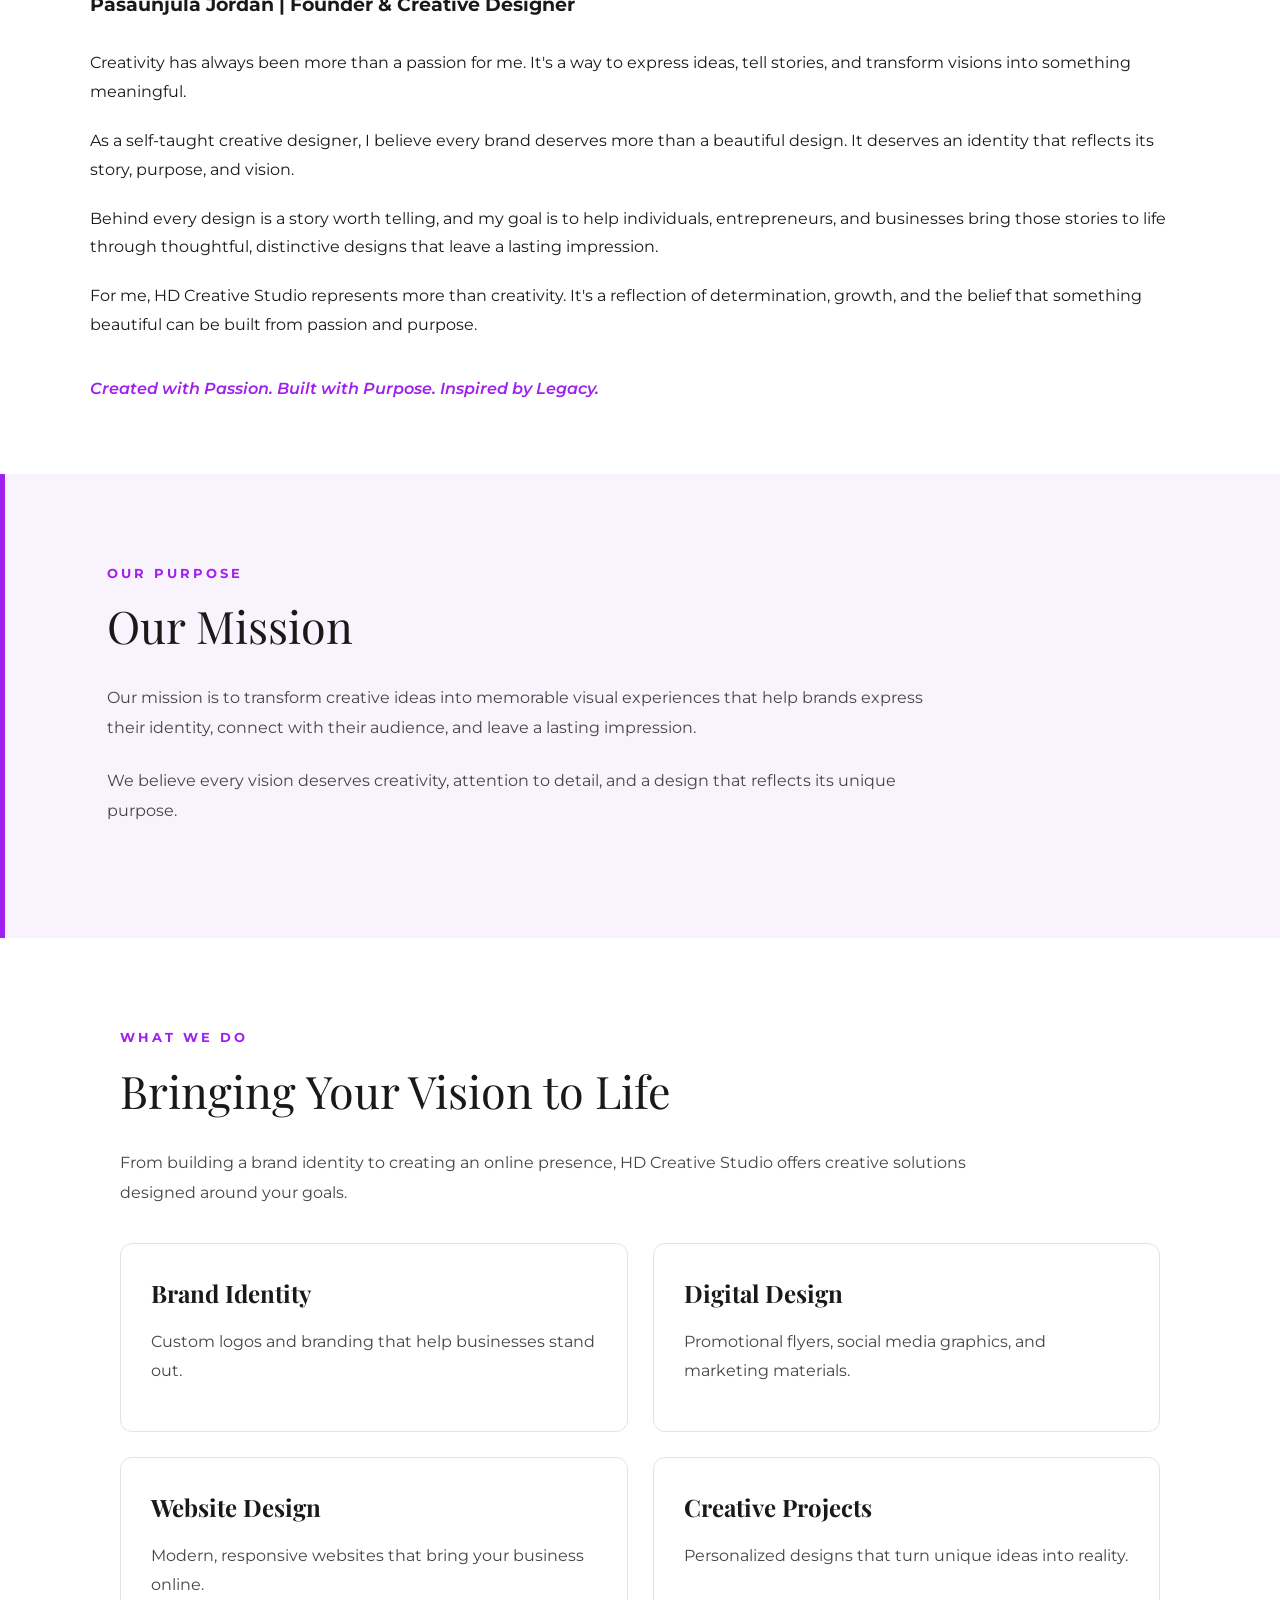
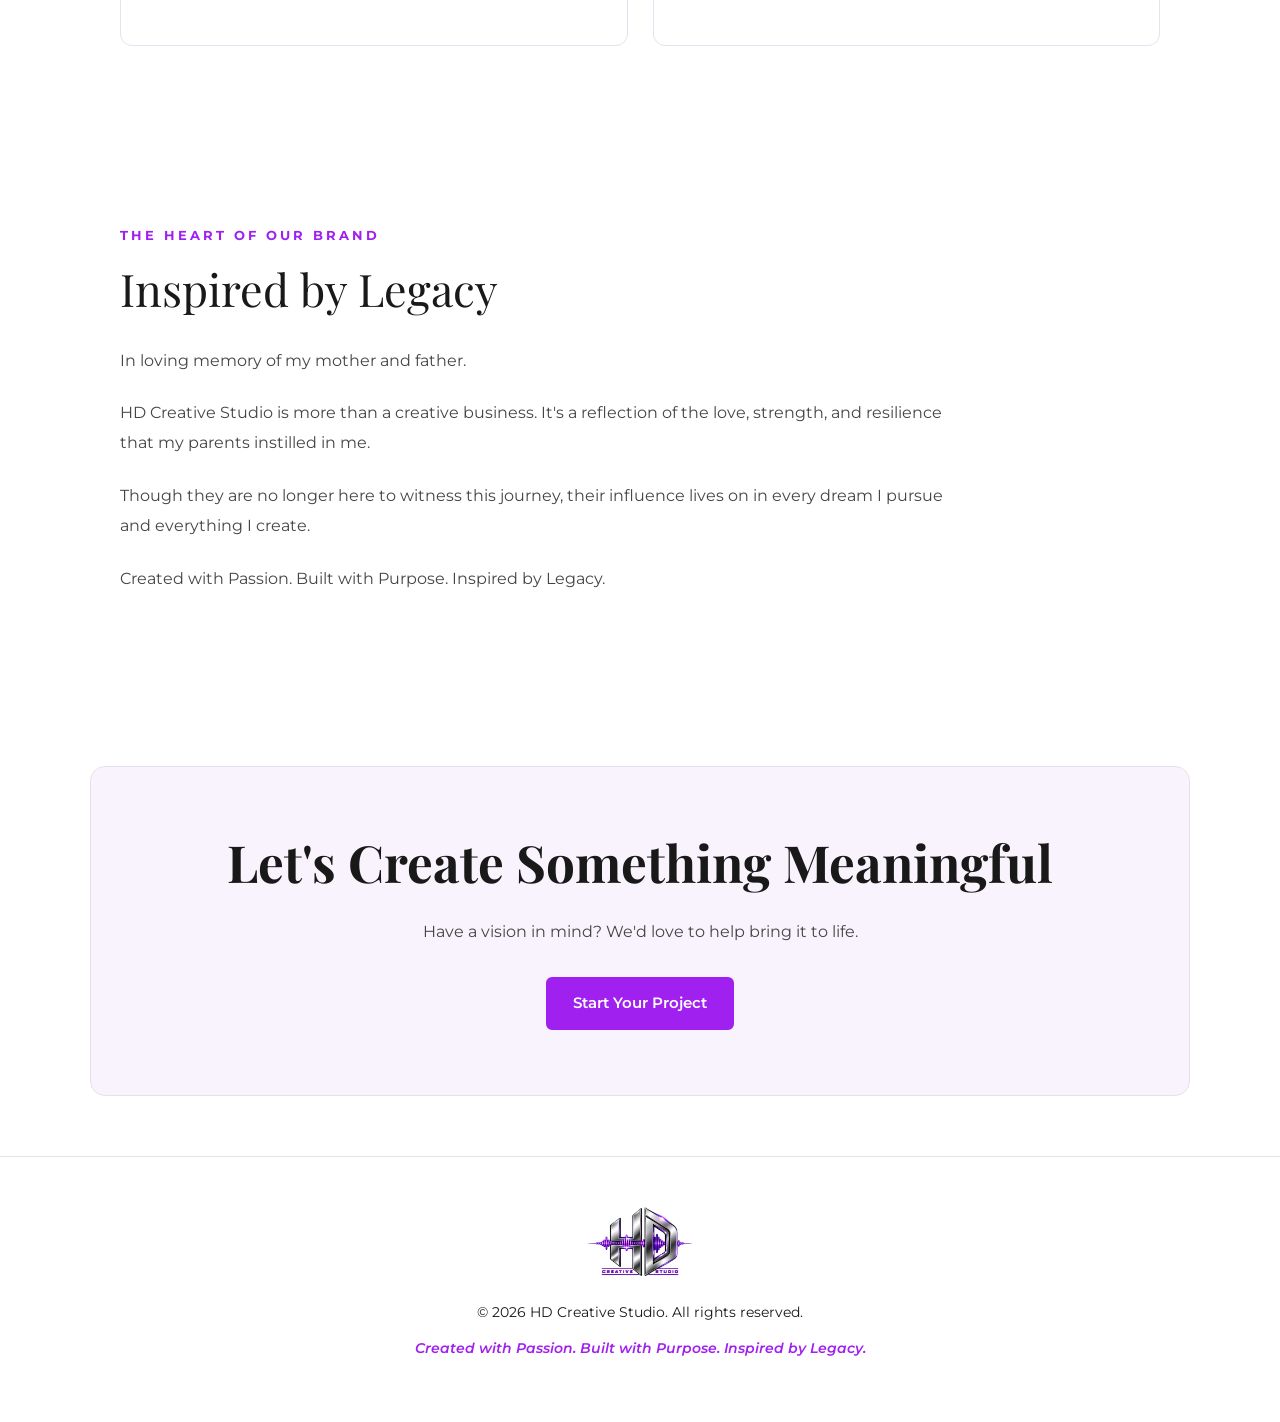
==== commit c85606ca: "Update Inspired by Legacy with tribute to parents" ====
--- a/about.html
+++ b/about.html
@@ -206,15 +206,15 @@
             <h2>Inspired by Legacy</h2>
 
             <p>
-                HD Creative Studio was built on the belief that
-                creativity can carry meaning beyond the design
-                itself.
-            </p>
-
-            <p>
-                Every idea has a purpose. Every brand has a story.
-                And every creative vision deserves the opportunity
-                to become something extraordinary.
+                In loving memory of my mother and father.
+            </p>
+
+            <p>
+                HD Creative Studio is more than a creative business. It's a reflection of the love, strength, and resilience that my parents instilled in me.
+            </p>
+
+            <p>
+                Though they are no longer here to witness this journey, their influence lives on in every dream I pursue and everything I create.
             </p>
 
             <p class="footer-tagline">
--- a/styles.css
+++ b/styles.css
@@ -294,6 +294,8 @@
   gap: 25px;
   max-width: 1200px;
   margin: 0 auto;
+  list-style: none;
+  padding-left: 0;
 }
 
 .service-card {
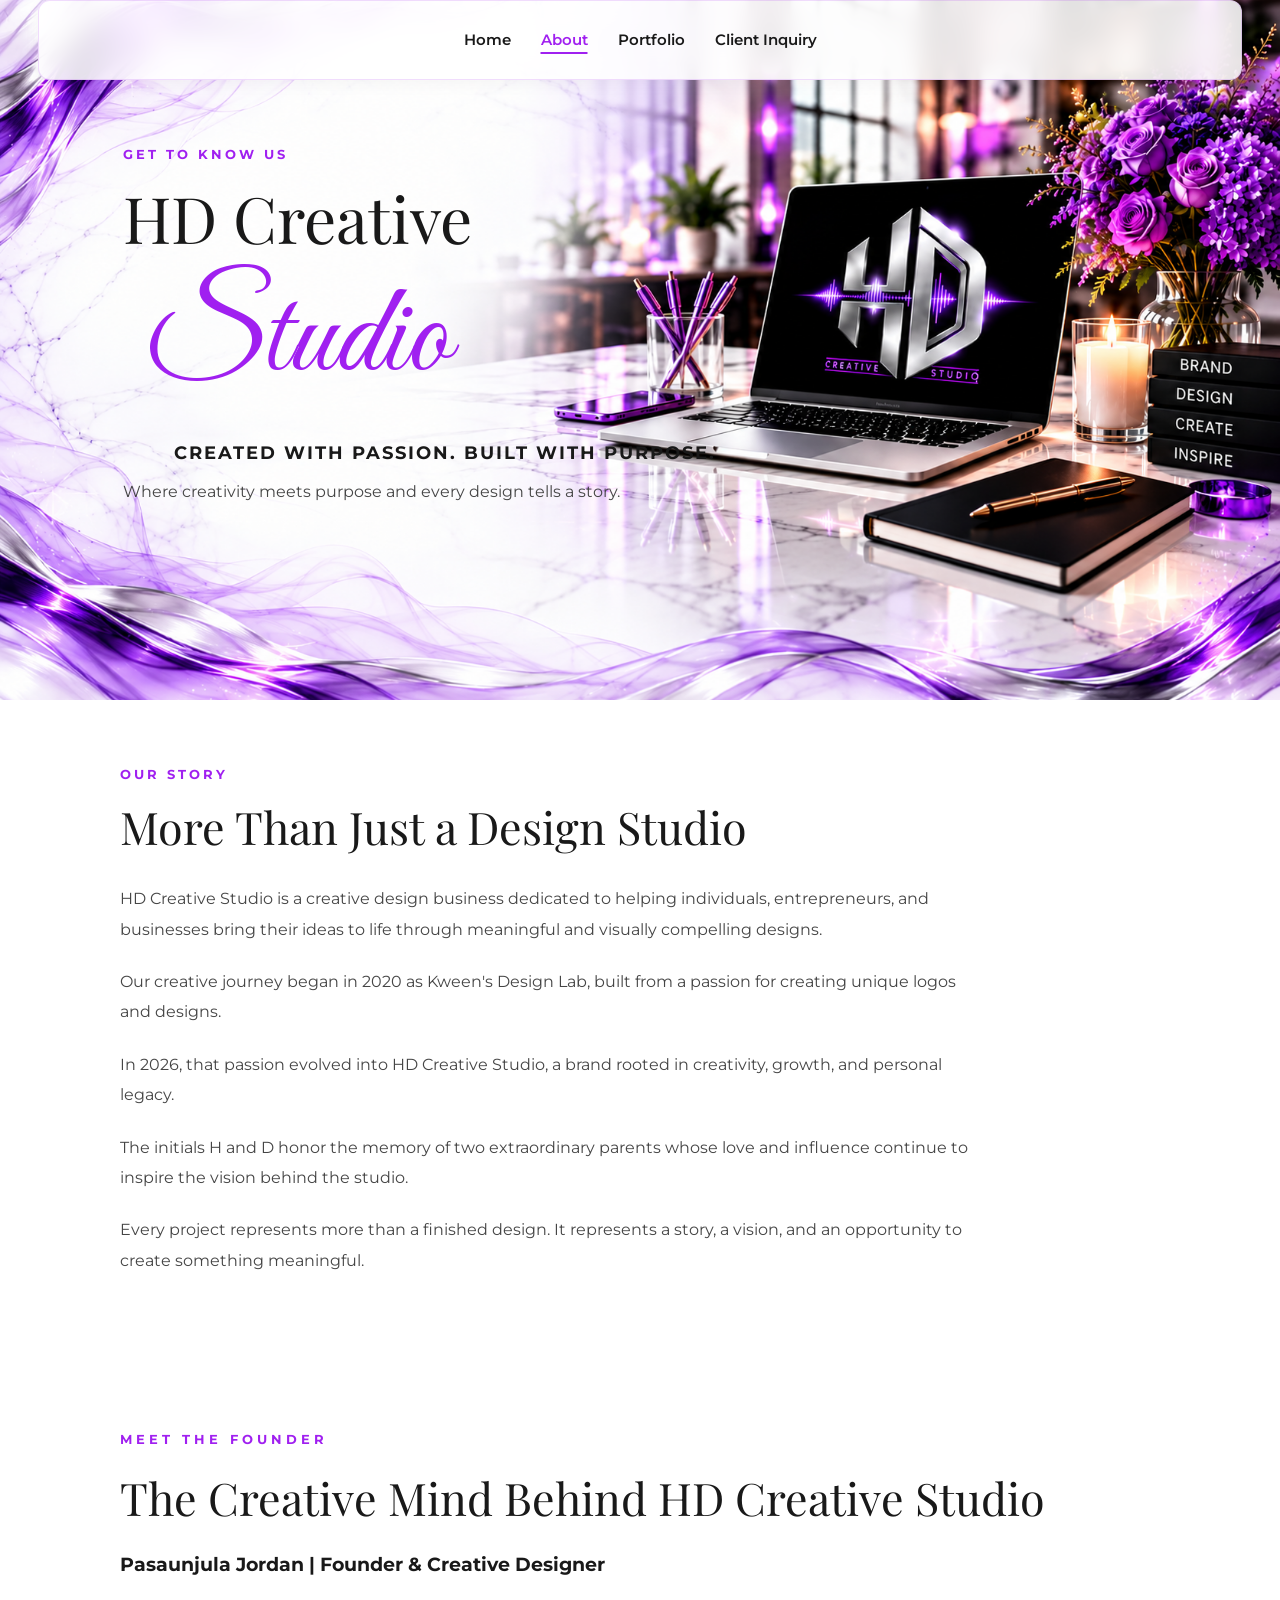
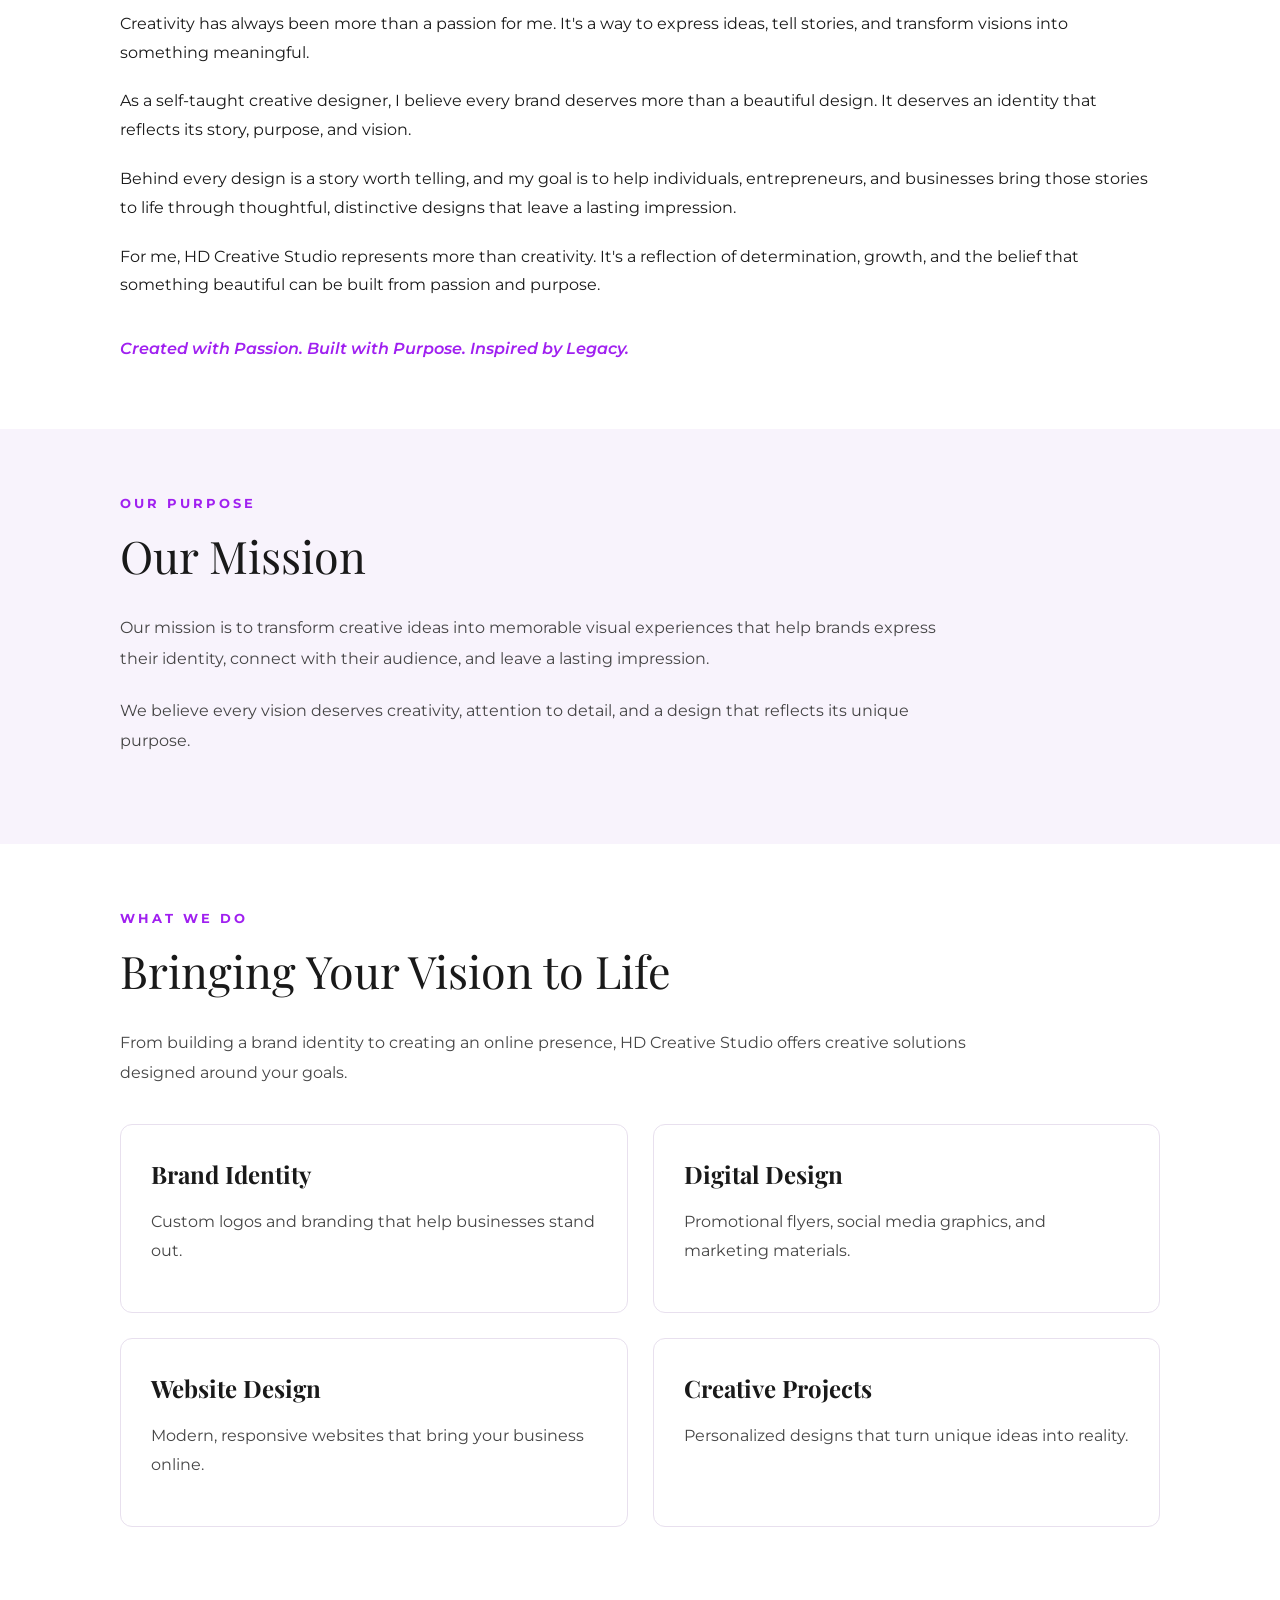
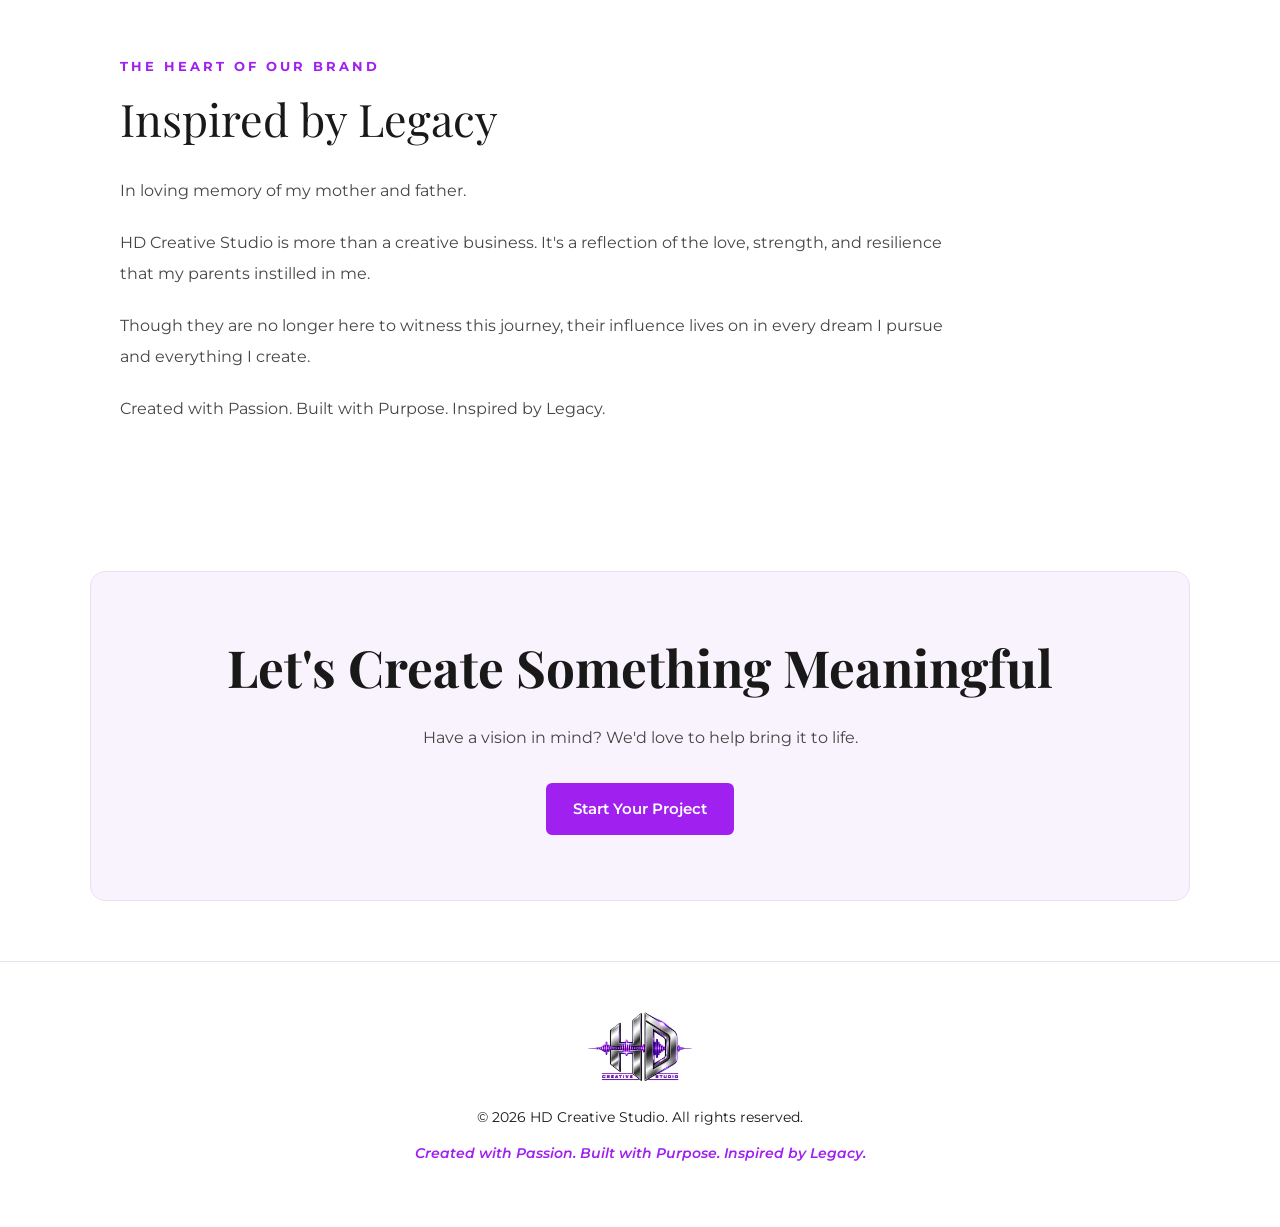
==== commit 3029cce2: "Refresh mobile navigation stylesheet on About" ====
--- a/about.html
+++ b/about.html
@@ -4,7 +4,8 @@
 <head>
     <meta charset="UTF-8">
     <meta name="viewport" content="width=device-width, initial-scale=1.0">
-    <link rel="stylesheet" href="styles.css">
+    <meta name="description" content="Learn about HD Creative Studio, our creative mission, the founder behind the brand, and the family legacy that inspires our work.">
+    <link rel="stylesheet" href="styles.css?v=mobile-nav-20261013">
     <title>About Us | HD Creative Studio</title>
 </head>
 
@@ -17,7 +18,7 @@
       <nav>
         <ul>
           <li><a href="index.html">Home</a></li>
-          <li><a href="about.html">About</a></li>
+          <li><a href="about.html" aria-current="page">About</a></li>
           <li><a href="portfolio.html">Portfolio</a></li>
           <li><a href="customer-intake.html">Client Inquiry</a></li>
         </ul>
--- a/styles.css
+++ b/styles.css
@@ -1616,3 +1616,370 @@
     transition: none;
   }
 }
+
+
+/* =========================================
+   CROSS-PAGE VISUAL CONSISTENCY - OCT 2026
+   Desktop polish with mobile-safe fallbacks
+========================================= */
+
+/* Highlight the current page without changing the navigation layout. */
+nav a[aria-current="page"],
+.inquiry-nav a[aria-current="page"] {
+  color: var(--purple);
+  text-decoration: underline;
+  text-decoration-thickness: 2px;
+  text-underline-offset: 7px;
+}
+
+/* Balance the final rows while preserving three cards per row. */
+@media (min-width: 901px) {
+  .featured-services .services-grid,
+  .featured-projects .projects-grid {
+    grid-template-columns: repeat(6, minmax(0, 1fr));
+  }
+
+  .featured-services .service-card,
+  .featured-projects .project-card {
+    grid-column: span 2;
+  }
+
+  .featured-services .service-card:nth-last-child(2) {
+    grid-column: 2 / span 2;
+  }
+
+  .featured-projects .project-card:last-child:nth-child(3n + 1) {
+    grid-column: 3 / span 2;
+  }
+}
+
+/* Give About sections a shared content edge and calmer spacing. */
+.about-page .about-story,
+.about-page .founder-section,
+.about-page .about-services,
+.about-page .about-philosophy {
+  width: 100%;
+  max-width: 1100px;
+  margin-left: auto;
+  margin-right: auto;
+  padding: 65px 30px;
+}
+
+.about-page .founder-content {
+  max-width: none;
+}
+
+.about-page .about-mission {
+  padding: 65px max(30px, calc((100% - 1040px) / 2));
+  border-left: 0;
+}
+
+.about-page .founder-content h2 {
+  font-family: 'Playfair Display', serif;
+  font-size: clamp(2rem, 3.5vw, 3.5rem);
+  font-weight: 400;
+  line-height: 1.2;
+  margin: 15px 0 25px;
+}
+
+/* Use the same editorial heading family on the portfolio page. */
+.portfolio-page .portfolio-hero-content h1,
+.portfolio-page .portfolio-intro h2,
+.portfolio-page .portfolio-cta h2 {
+  font-family: 'Playfair Display', serif;
+  font-weight: 400;
+  line-height: 1.2;
+}
+
+@media (max-width: 600px) {
+  .about-page .about-story,
+  .about-page .founder-section,
+  .about-page .about-services,
+  .about-page .about-philosophy {
+    padding: 45px 20px;
+  }
+
+  .about-page .about-mission {
+    padding: 45px 20px;
+  }
+}
+
+/* Space between the Home featured-project cards and portfolio button. */
+.featured-projects > .projects-grid {
+  margin-bottom: 32px;
+}
+
+
+/* =========================================
+   MOBILE HERO READABILITY & ALIGNMENT
+   Scoped to phones; desktop layout unchanged
+========================================= */
+@media (max-width: 600px) {
+  /* Keep the original background art while providing a readable text area. */
+  body > header,
+  .about-page > .about-header,
+  .inquiry-page > .inquiry-header {
+    height: 550px;
+    min-height: 550px;
+    background-position: center top;
+  }
+
+  body > header > nav {
+    position: relative;
+    z-index: 3;
+  }
+
+  /* HOME: undo the desktop-only scripted offset and improve contrast. */
+  body:not(.about-page):not(.portfolio-page):not(.inquiry-page) > header .hero-label {
+    margin-top: 38px;
+  }
+  body:not(.about-page):not(.portfolio-page):not(.inquiry-page) > header .welcome-title,
+  body:not(.about-page):not(.portfolio-page):not(.inquiry-page) > header .hero-tagline,
+  body:not(.about-page):not(.portfolio-page):not(.inquiry-page) > header .hero-description,
+  body:not(.about-page):not(.portfolio-page):not(.inquiry-page) > header .hero-buttons {
+    position: relative;
+    z-index: 1;
+  }
+  body:not(.about-page):not(.portfolio-page):not(.inquiry-page) .welcome-title .studio-text {
+    left: 0;
+    text-align: left;
+    margin-top: 4px;
+    padding-left: 22px;
+  }
+  body:not(.about-page):not(.portfolio-page):not(.inquiry-page) > header .hero-description {
+    max-width: 265px;
+    color: #25202c;
+    font-weight: 500;
+    line-height: 1.5;
+  }
+  body:not(.about-page):not(.portfolio-page):not(.inquiry-page) > header .hero-buttons {
+    flex-wrap: wrap;
+  }
+
+  /* ABOUT: align the heading and supporting copy within the hero. */
+  .about-page .about-hero {
+    width: 100%;
+    max-width: 100%;
+    padding: 38px 6% 0;
+  }
+  .about-page .about-hero h1 {
+    font-size: clamp(2.2rem, 9vw, 3rem);
+    line-height: 1.12;
+  }
+  .about-page .about-title .studio-text {
+    font-size: 1.35em;
+    margin-top: 2px;
+  }
+  .about-page .about-hero .hero-tagline {
+    margin: 18px 0 10px;
+    max-width: 270px;
+    line-height: 1.45;
+  }
+  .about-page .about-hero-description {
+    max-width: 265px;
+    color: #312b38;
+    font-weight: 500;
+  }
+
+  /* PORTFOLIO: use available width instead of squeezing text into 55%. */
+  .portfolio-page .portfolio-hero-content {
+    top: 32%;
+    left: 6%;
+    width: 82%;
+    max-width: 300px;
+  }
+  .portfolio-page .portfolio-hero-content h1 {
+    max-width: 260px;
+    font-size: clamp(1.8rem, 8vw, 2.5rem);
+    line-height: 1.12;
+    margin-bottom: 12px;
+  }
+  .portfolio-page .portfolio-hero-description {
+    max-width: 235px;
+    color: #24202a;
+    font-size: .85rem;
+    line-height: 1.5;
+    font-weight: 500;
+  }
+
+  /* INQUIRY: keep title clear of navigation with predictable positioning. */
+  .inquiry-page .inquiry-intro {
+    top: -395px;
+    left: 6%;
+    width: 88%;
+    max-width: 88%;
+  }
+  .inquiry-page .inquiry-intro h1 {
+    font-size: clamp(2.65rem, 11vw, 3.5rem);
+  }
+  .inquiry-page .inquiry-script {
+    font-size: clamp(1.65rem, 7vw, 2.25rem);
+    line-height: 1.25;
+    margin-top: 15px;
+  }
+}
+
+
+/* Mobile banner: keep the desktop artwork proportional below navigation. */
+@media (max-width: 600px) {
+  body > header,
+  body:not(.inquiry-page):not(.about-page) > header,
+  .about-page > .about-header,
+  .portfolio-page > .site-header,
+  .inquiry-page > .inquiry-header {
+    --banner-height: 56.28vw;
+    height: calc(58px + var(--banner-height));
+    min-height: 0;
+    padding: 0;
+    background-image: url("images/hd-creative-desktop.png");
+    background-repeat: no-repeat;
+    background-size: 100% auto;
+    background-position: center bottom;
+    background-color: #fff;
+  }
+  body > header > nav {
+    height: 58px;
+    min-height: 58px;
+    width: 94%;
+    padding: 10px 6px;
+    margin: 0 auto;
+  }
+  body:not(.about-page):not(.portfolio-page):not(.inquiry-page) > header .hero-label {
+    margin: 3.5vw 0 1vw 6%;
+    font-size: 2.1vw;
+    letter-spacing: .45vw;
+  }
+  body:not(.about-page):not(.portfolio-page):not(.inquiry-page) > header .welcome-title {
+    width: 44%;
+    max-width: 44%;
+    margin: 0 0 1vw 6%;
+    font-size: 5.2vw;
+    line-height: 1.1;
+  }
+  body:not(.about-page):not(.portfolio-page):not(.inquiry-page) .welcome-title .studio-text {
+    left: 0;
+    margin: .5vw 0 0;
+    padding: 0;
+    font-size: 1.35em;
+    line-height: 1;
+    text-align: center;
+  }
+  body:not(.about-page):not(.portfolio-page):not(.inquiry-page) > header .hero-tagline {
+    width: 44%;
+    margin: 2vw 0 1vw 6%;
+    font-size: 2.15vw;
+    letter-spacing: .15vw;
+    line-height: 1.4;
+  }
+  body:not(.about-page):not(.portfolio-page):not(.inquiry-page) > header .hero-description {
+    width: 44%;
+    max-width: 44%;
+    margin: 0 0 1.5vw 6%;
+    font-size: 2.5vw;
+    line-height: 1.5;
+  }
+  body:not(.about-page):not(.portfolio-page):not(.inquiry-page) > header .hero-buttons {
+    width: 44%;
+    margin: 0 0 0 6%;
+    gap: 1vw;
+    flex-wrap: nowrap;
+  }
+  body > header .hero-buttons .btn {
+    padding: 1.5vw 1.6vw;
+    font-size: 2.1vw;
+    white-space: nowrap;
+  }
+  .about-page .about-hero {
+    width: 44%;
+    max-width: 44%;
+    margin-left: 6%;
+    padding: 5vw 0 0;
+  }
+  .about-page .about-hero .section-label {
+    font-size: 2.1vw;
+    letter-spacing: .45vw;
+    margin-bottom: 1vw;
+  }
+  .about-page .about-hero h1 {
+    margin: 0 0 2vw;
+    font-size: 5.2vw;
+    line-height: 1.1;
+  }
+  .about-page .about-title .studio-text {
+    margin-top: .5vw;
+    font-size: 1.35em;
+    line-height: 1;
+  }
+  .about-page .about-hero .hero-tagline {
+    max-width: 100%;
+    margin: 2vw 0 1vw;
+    font-size: 2.15vw;
+    letter-spacing: .15vw;
+    line-height: 1.4;
+  }
+  .about-page .about-hero-description {
+    max-width: 100%;
+    margin: 0;
+    font-size: 2.5vw;
+    line-height: 1.5;
+  }
+  .portfolio-page .portfolio-hero-content {
+    top: calc(58px + 9vw);
+    left: 6%;
+    width: 44%;
+    max-width: 44%;
+  }
+  .portfolio-page .portfolio-hero-label {
+    font-size: 2.1vw;
+    letter-spacing: .45vw;
+    margin-bottom: 1.5vw;
+  }
+  .portfolio-page .portfolio-hero-content h1 {
+    max-width: 100%;
+    font-size: 5.2vw;
+    line-height: 1.15;
+    margin-bottom: 2vw;
+  }
+  .portfolio-page .portfolio-hero-description {
+    max-width: 100%;
+    margin: 0;
+    font-size: 2.5vw;
+    line-height: 1.5;
+  }
+  .inquiry-page .inquiry-intro {
+    top: calc(-56.28vw + 9vw);
+    left: 6%;
+    width: 44%;
+    max-width: 44%;
+  }
+  .inquiry-page .inquiry-intro .section-label {
+    font-size: 2.1vw;
+    letter-spacing: .4vw;
+    margin-bottom: 1.5vw;
+    white-space: nowrap;
+  }
+  .inquiry-page .inquiry-intro h1 {
+    font-size: 7vw;
+    line-height: 1.05;
+    margin: 0 0 2vw;
+  }
+  .inquiry-page .inquiry-script {
+    font-size: 4vw;
+    line-height: 1.25;
+    margin: 0;
+    white-space: nowrap;
+  }
+}
+
+/* Match About and Inquiry mobile navigation containers to Home and Portfolio. */
+@media (max-width: 600px) {
+  body.about-page > header.about-header > nav,
+  body.inquiry-page > header.inquiry-header > nav {
+    width: 94%;
+    height: 58px;
+    min-height: 58px;
+    margin: 0 auto;
+    padding: 10px 6px;
+    border-radius: 8px;
+  }
+}
